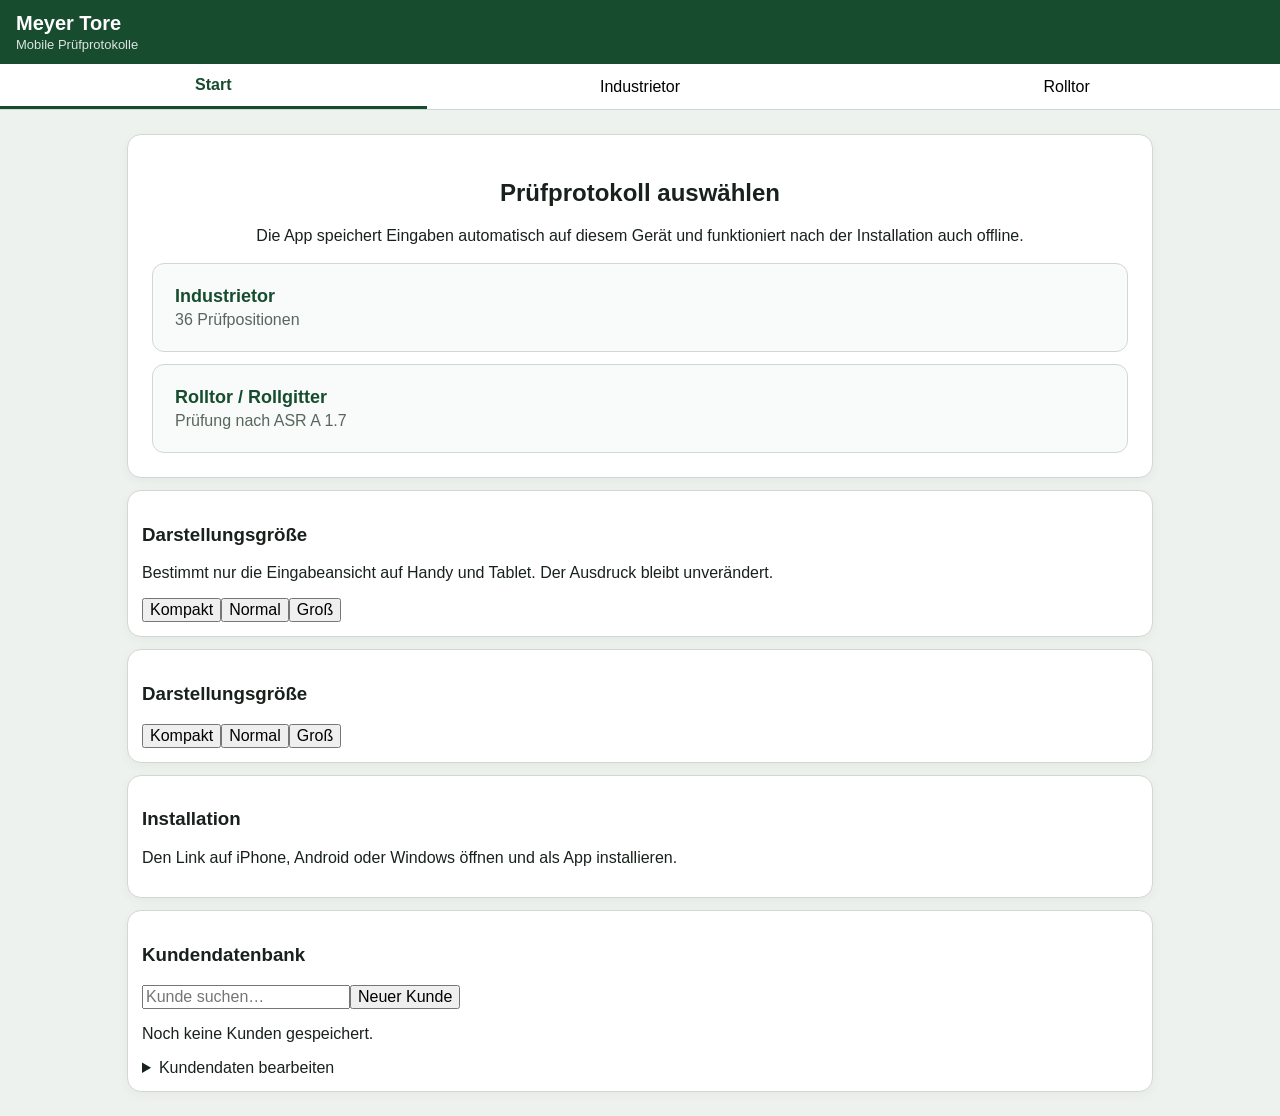
==== meyertore-app-v2/index.html @ 9d10c2c5 "Create MeyerTore 2.0 Beta entry point" ====
<!doctype html>
<html lang="de">
<head>
<meta charset="utf-8">
<meta name="viewport" content="width=device-width,initial-scale=1,viewport-fit=cover">
<meta name="theme-color" content="#d97706">
<meta name="apple-mobile-web-app-capable" content="yes">
<meta name="apple-mobile-web-app-title" content="MeyerTore Beta">
<link rel="manifest" href="manifest.webmanifest">
<title>MeyerTore 2.0 Beta</title>
<style>html,body{margin:0;min-height:100%;font-family:Arial,sans-serif;background:#eef2ef}.beta-loading{padding:40px;text-align:center}.beta-error{margin:20px;padding:20px;background:#fff3cd;border:1px solid #f59e0b;border-radius:12px}</style>
</head>
<body><div class="beta-loading">MeyerTore 2.0 Beta wird geladen …</div>
<script>
(async()=>{
 try{
  const res=await fetch('../meyertore-app/index.html',{cache:'no-store'});
  let html=await res.text();
  html=html.replace(/<link rel="manifest"[^>]*>/i,'<link rel="manifest" href="manifest.webmanifest">');
  html=html.replace(/href="(?!https?:|\/|#)([^\"]+)"/g,'href="../meyertore-app/$1"');
  html=html.replace(/src="(?!https?:|\/|data:)([^\"]+)"/g,'src="../meyertore-app/$1"');
  html=html.replace('</head>','<link rel="stylesheet" href="beta.css"></head>');
  html=html.replace('</body>','<script src="beta.js"><\/script></body>');
  document.open();document.write(html);document.close();
 }catch(e){document.body.innerHTML='<div class="beta-error"><h2>Beta konnte nicht geladen werden</h2><p>Bitte Internetverbindung prüfen und neu laden.</p></div>'}
})();
</script>
</body></html>
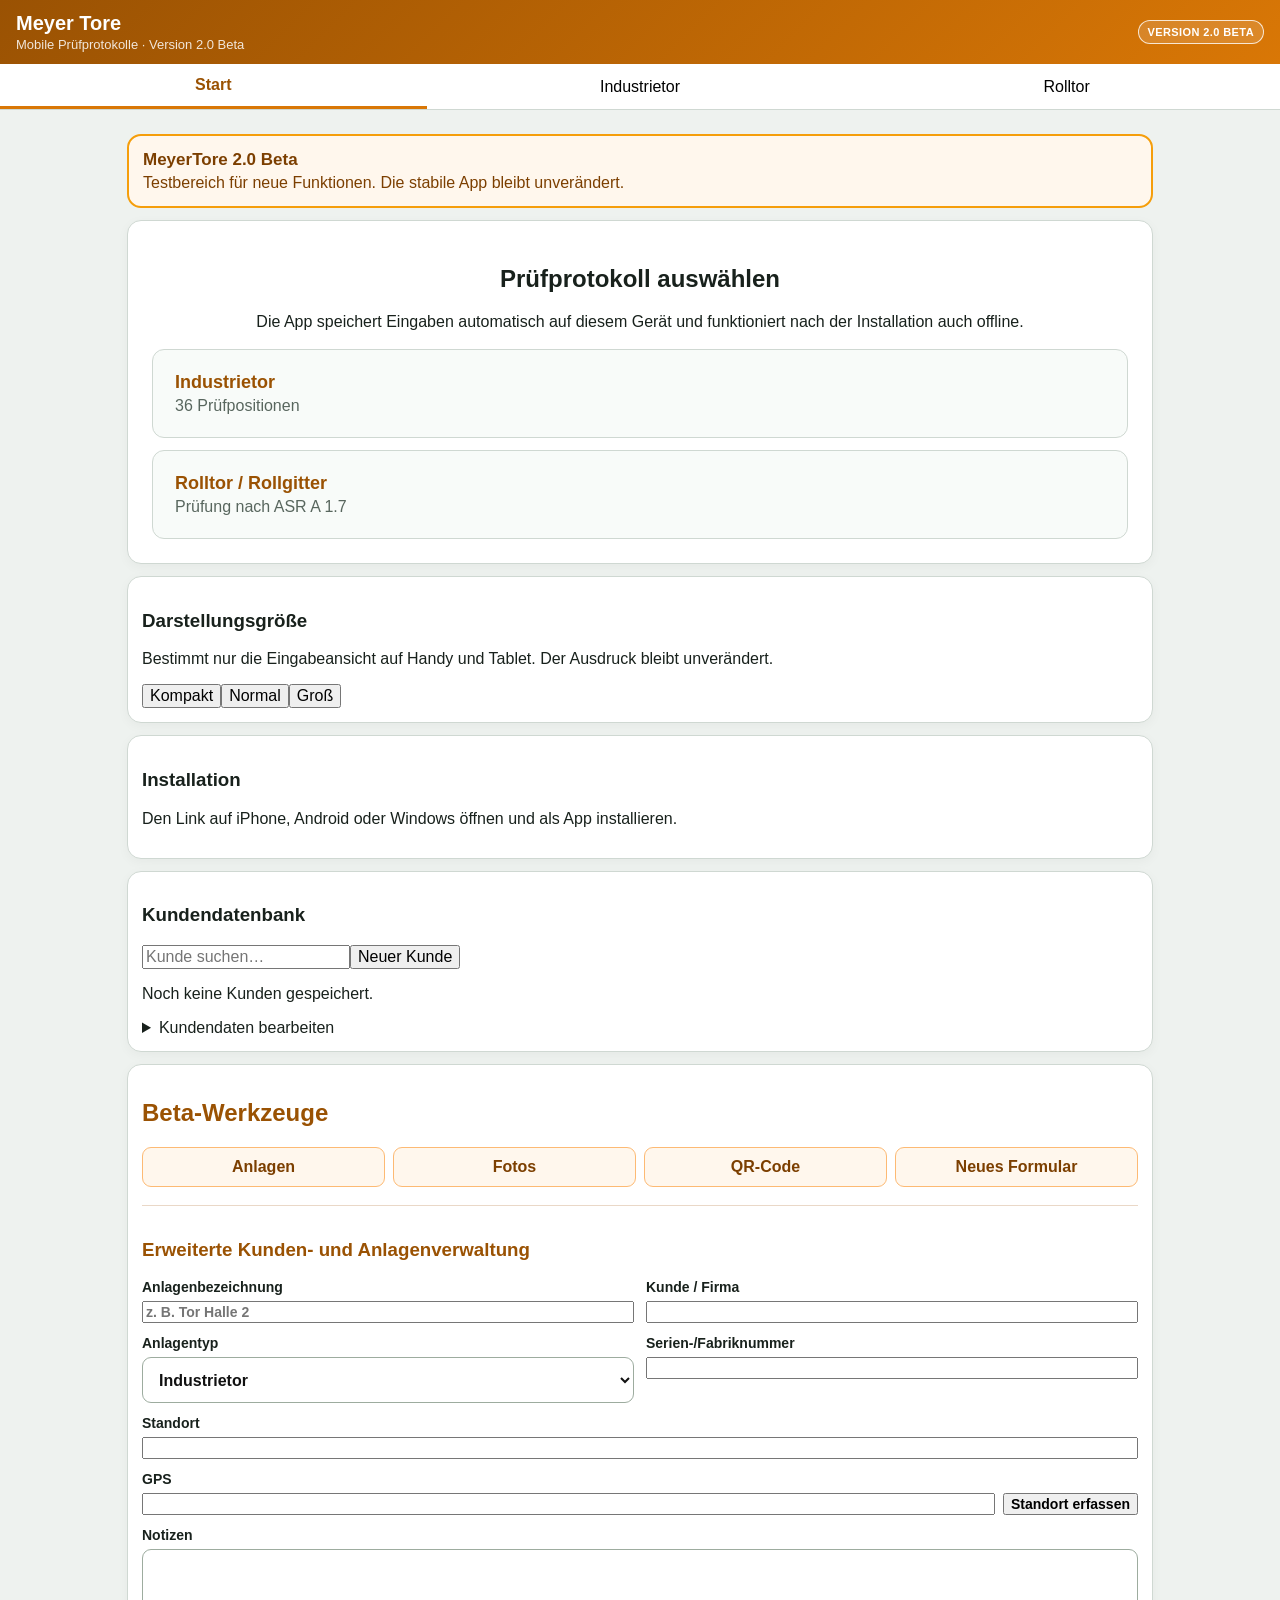
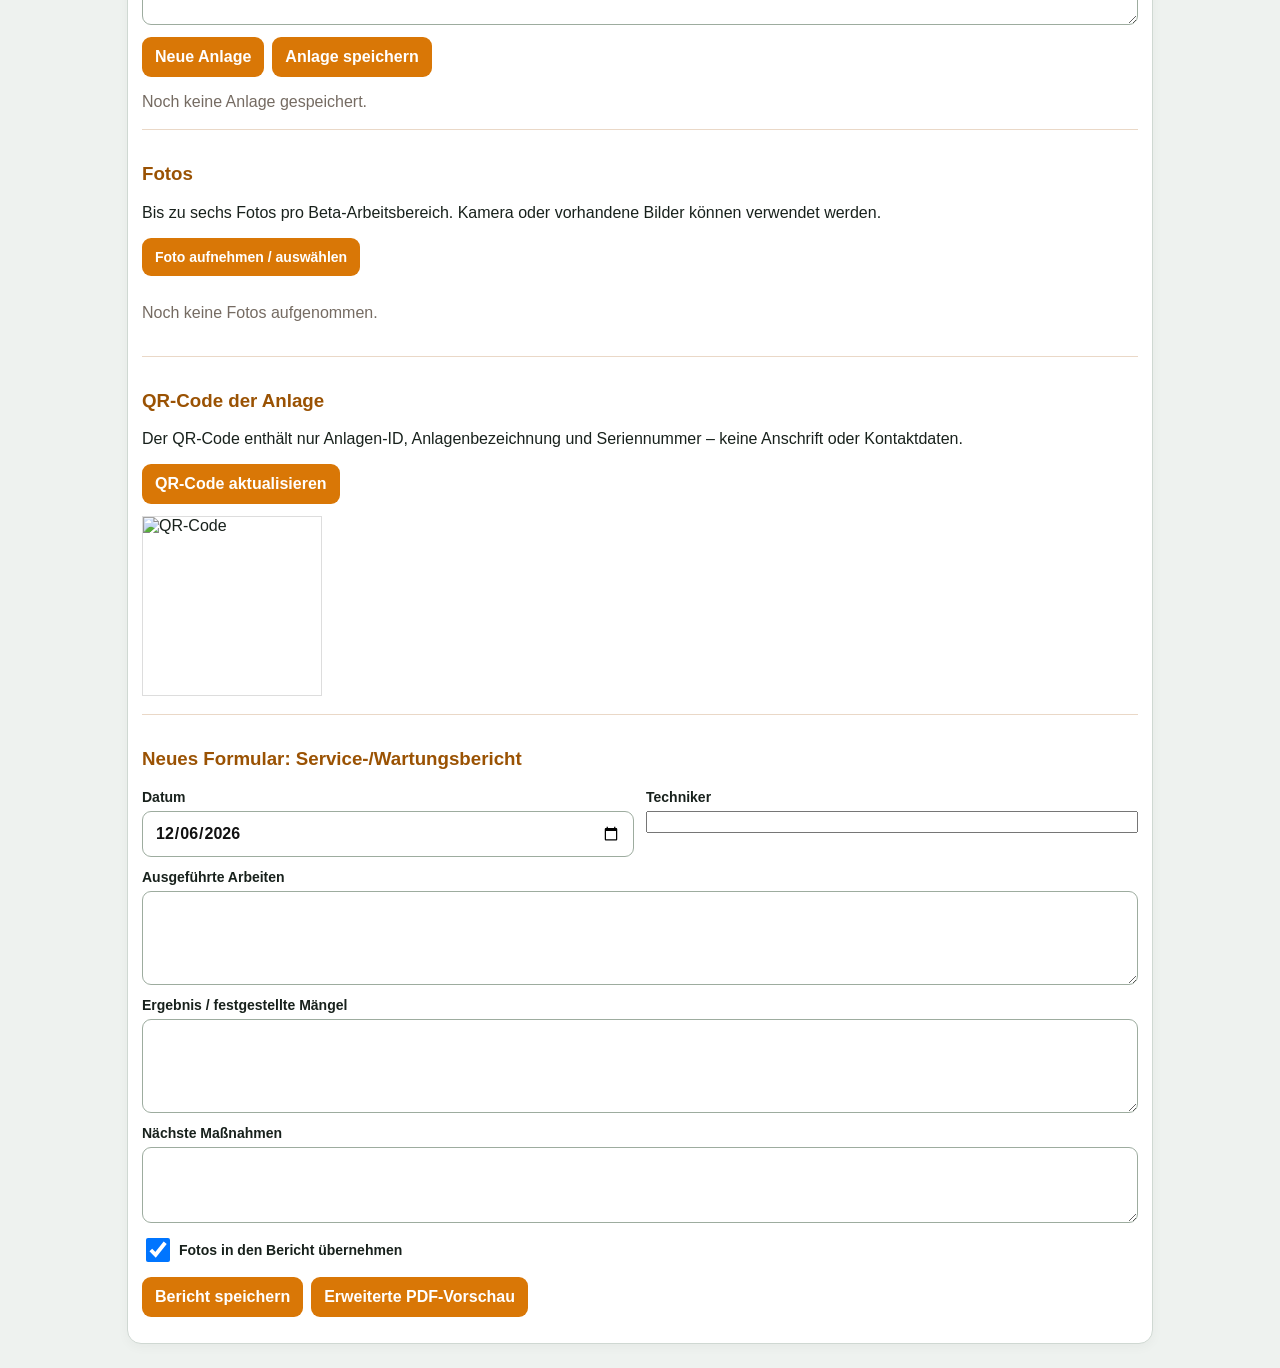
==== commit 0f5946ac: "Load Beta display-size repair script" ====
--- a/meyertore-app-v2/index.html
+++ b/meyertore-app-v2/index.html
@@ -20,7 +20,7 @@
   html=html.replace(/href="(?!https?:|\/|#)([^\"]+)"/g,'href="../meyertore-app/$1"');
   html=html.replace(/src="(?!https?:|\/|data:)([^\"]+)"/g,'src="../meyertore-app/$1"');
   html=html.replace('</head>','<link rel="stylesheet" href="beta.css"></head>');
-  html=html.replace('</body>','<script src="beta.js"><\/script></body>');
+  html=html.replace('</body>','<script src="beta.js"><\/script><script src="beta-fix.js"><\/script></body>');
   document.open();document.write(html);document.close();
  }catch(e){document.body.innerHTML='<div class="beta-error"><h2>Beta konnte nicht geladen werden</h2><p>Bitte Internetverbindung prüfen und neu laden.</p></div>'}
 })();
--- a/meyertore-app-v2/beta.css
+++ b/meyertore-app-v2/beta.css
@@ -0,0 +1 @@
+:root{--beta:#d97706;--beta-dark:#9a5203}.app-header{background:linear-gradient(135deg,var(--beta-dark),var(--beta))!important}.app-header:after{content:'VERSION 2.0 BETA';display:inline-flex;align-items:center;padding:5px 9px;margin-left:10px;border:1px solid rgba(255,255,255,.8);border-radius:999px;font-size:11px;font-weight:800;letter-spacing:.4px;background:rgba(255,255,255,.14)}.tab.active{color:var(--beta-dark)!important;border-bottom-color:var(--beta)!important}.beta-notice{background:#fff7ed;border:2px solid #f59e0b;border-radius:14px;padding:14px;margin:12px 0;color:#7c3f00}.beta-notice strong{display:block;font-size:17px;margin-bottom:4px}.choice strong,.section-heading{color:var(--beta-dark)!important}.actions button,.file-btn,.signature-launch{background:var(--beta)!important}.beta-tools h2,.beta-tools h3{color:var(--beta-dark)}.b-feature-nav{display:grid;grid-template-columns:repeat(4,1fr);gap:8px;margin:10px 0 18px}.b-feature-nav a{text-align:center;padding:10px 5px;border-radius:9px;background:#fff7ed;border:1px solid #fdba74;color:#7c3f00;text-decoration:none;font-weight:700}.beta-tools section{border-top:1px solid #ead8c7;padding-top:14px;margin-top:18px}.b-grid{display:grid;grid-template-columns:1fr 1fr;gap:12px}.b-grid .wide{grid-column:1/-1}.b-inline{display:grid;grid-template-columns:1fr auto;gap:8px}.b-actions{display:flex;gap:8px;flex-wrap:wrap;margin:12px 0}.b-actions button,.b-camera,#bQrBtn,.b-item button{border:0;border-radius:9px;background:var(--beta);color:#fff;padding:11px 13px;font-weight:700;cursor:pointer}.b-camera{display:inline-flex;position:relative}.b-camera input{position:absolute;inset:0;opacity:0}.b-item{display:flex;justify-content:space-between;gap:10px;align-items:center;border:1px solid #e5d3c1;border-radius:10px;padding:10px;margin:7px 0;background:#fff}.b-item strong,.b-item span{display:block}.b-item span{font-size:12px;color:#6b625a}.b-item>div:last-child{display:flex;gap:5px}.b-item .danger{background:#a52a2a!important}.b-muted{color:#756b62}.b-photo-grid{display:grid;grid-template-columns:repeat(3,1fr);gap:8px;margin-top:12px}.b-photo-grid figure{margin:0;border:1px solid #ddd;background:#fff;border-radius:9px;overflow:hidden}.b-photo-grid img{display:block;width:100%;aspect-ratio:4/3;object-fit:cover}.b-photo-grid figcaption{display:flex;justify-content:space-between;align-items:center;font-size:11px;padding:5px}.b-photo-grid figcaption button{border:0;border-radius:50%;background:#a52a2a;color:#fff;width:24px;height:24px}.b-qr{display:flex;align-items:center;gap:15px;flex-wrap:wrap;margin-top:12px}.b-qr img{width:180px;min-height:180px;border:1px solid #ddd;background:#fff}.b-qr code{max-width:100%;overflow-wrap:anywhere}.b-check{flex-direction:row;align-items:center}.b-check input{width:24px;height:24px}.beta-version-footer{padding:14px;text-align:center;color:#7c3f00;font-size:12px;font-weight:700}@media(max-width:650px){.b-grid{grid-template-columns:1fr}.b-grid .wide{grid-column:auto}.b-feature-nav{grid-template-columns:1fr 1fr}.b-photo-grid{grid-template-columns:1fr 1fr}.b-item{align-items:flex-start;flex-direction:column}.b-inline{grid-template-columns:1fr}.b-qr{justify-content:center}}
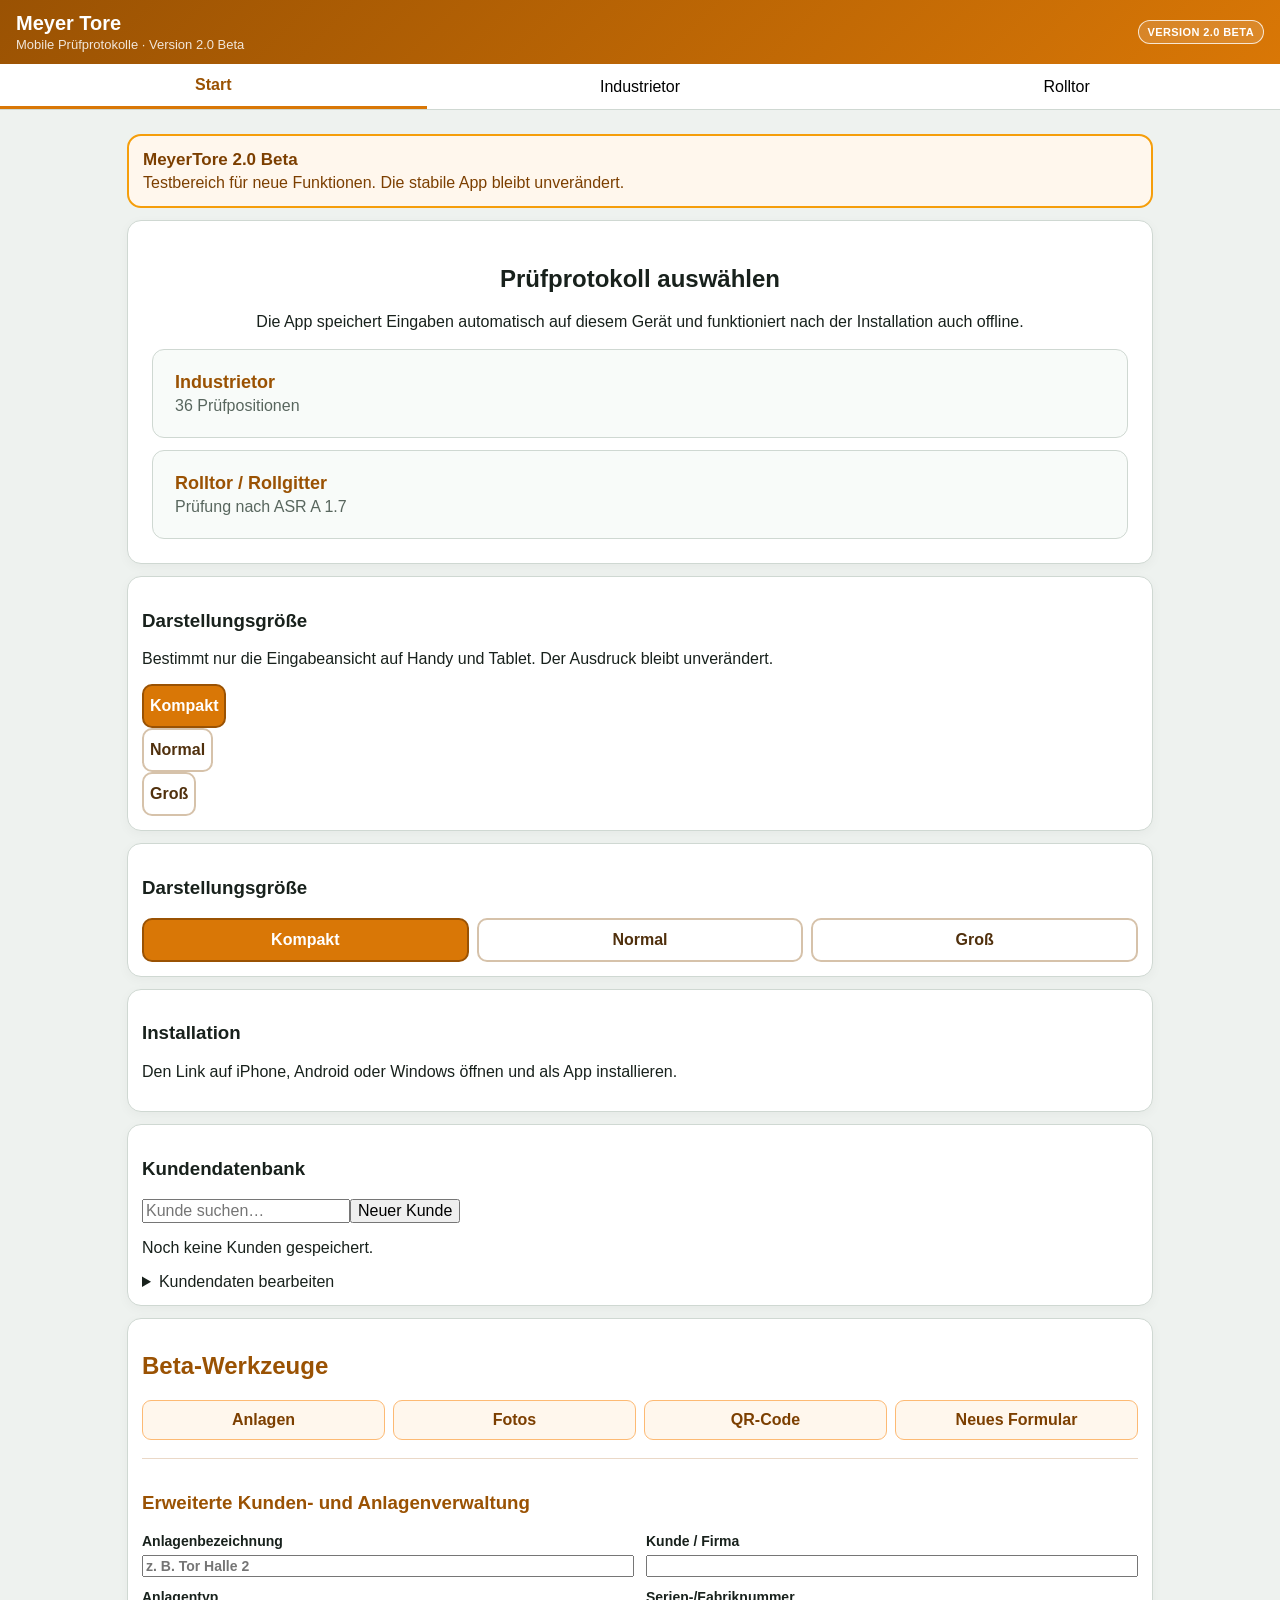
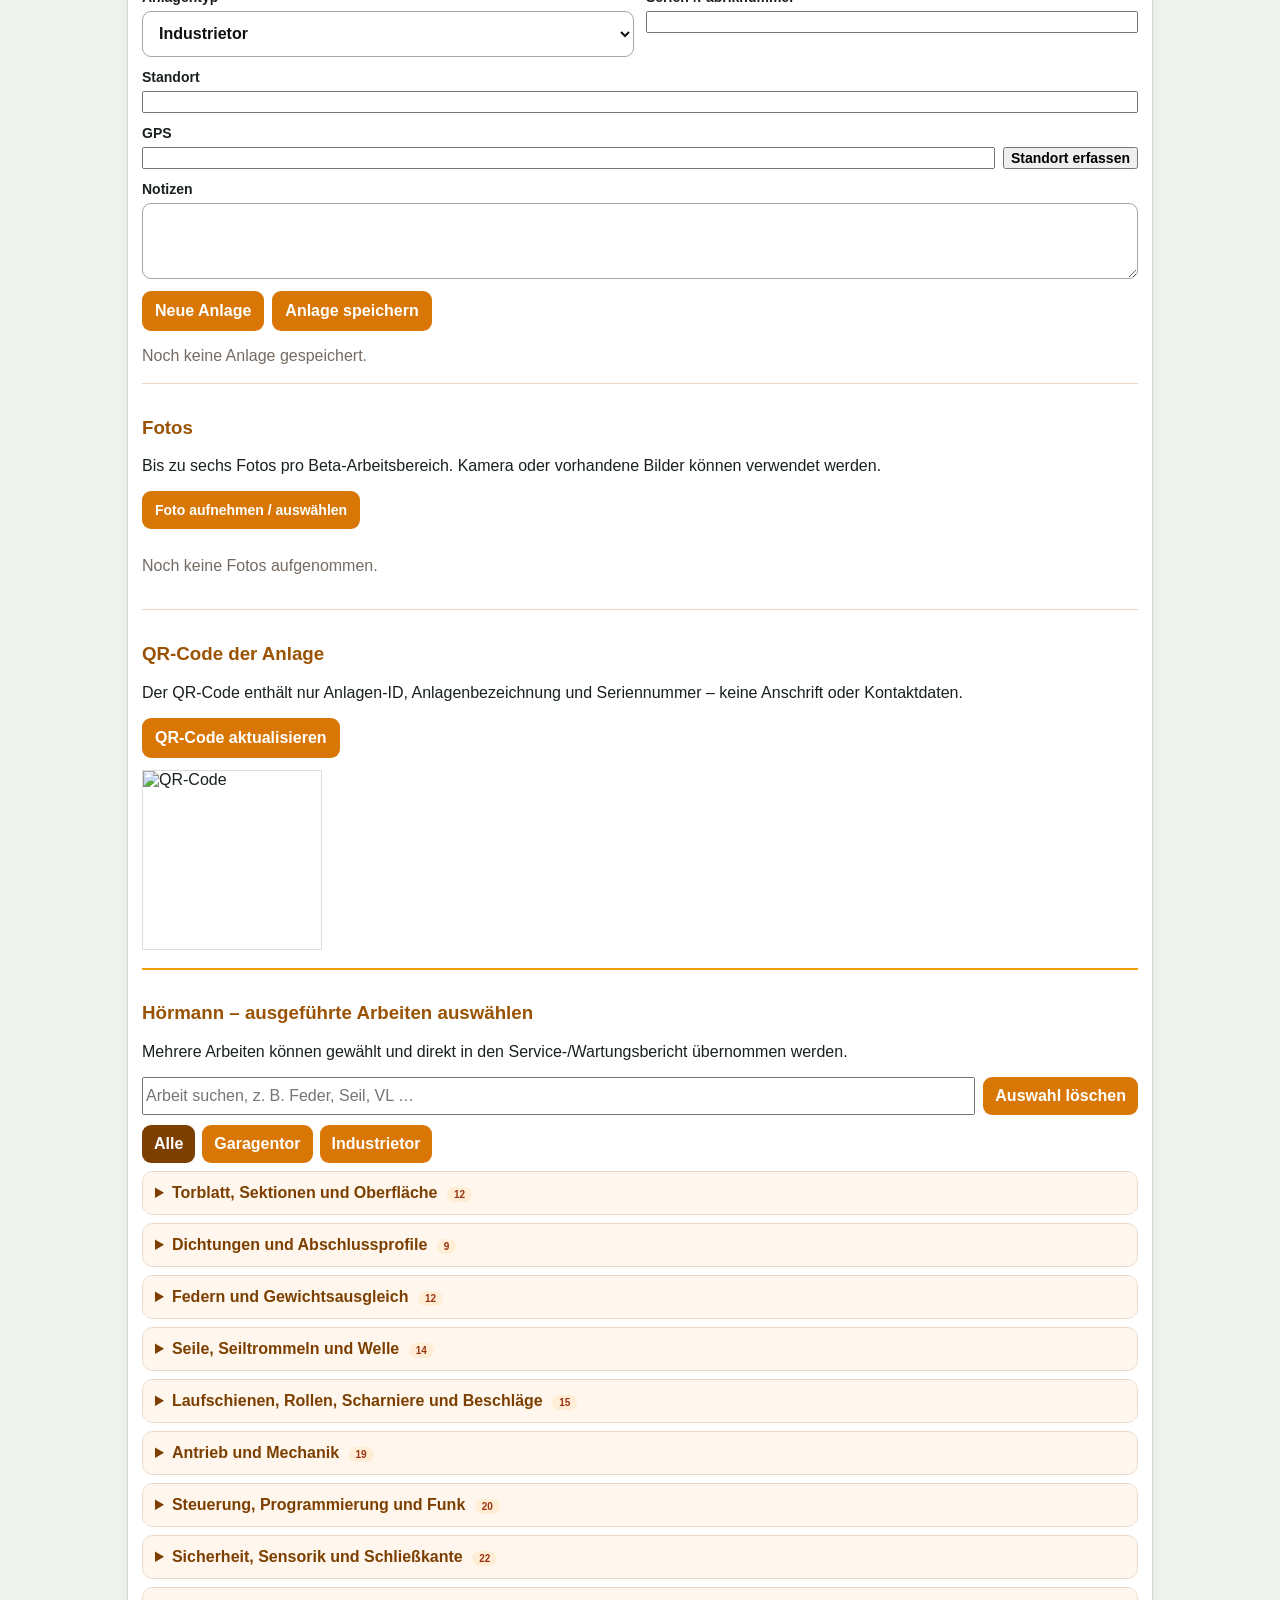
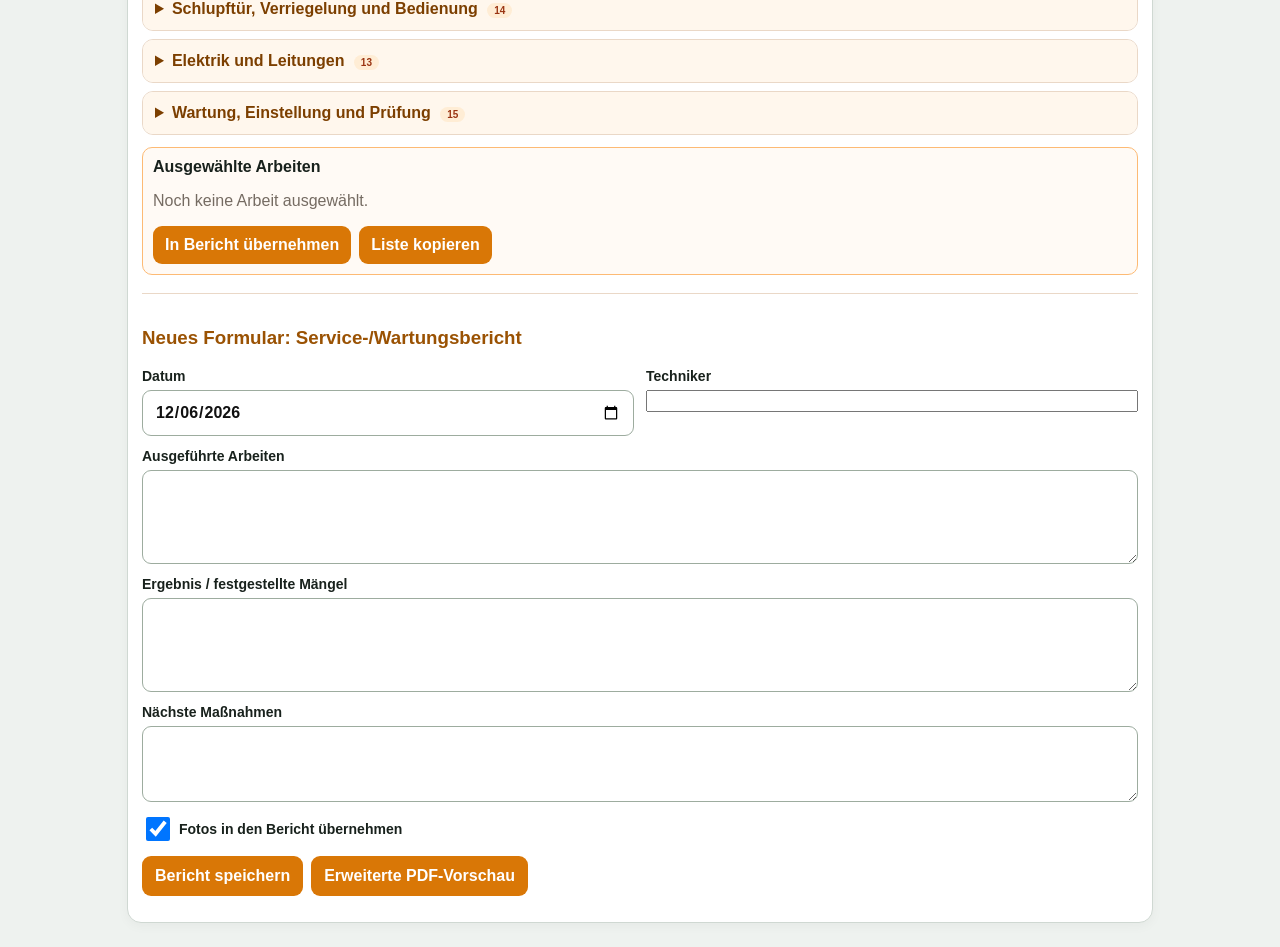
==== commit d5a97b07: "Load Hörmann work catalog in beta" ====
--- a/meyertore-app-v2/index.html
+++ b/meyertore-app-v2/index.html
@@ -19,8 +19,8 @@
   html=html.replace(/<link rel="manifest"[^>]*>/i,'<link rel="manifest" href="manifest.webmanifest">');
   html=html.replace(/href="(?!https?:|\/|#)([^\"]+)"/g,'href="../meyertore-app/$1"');
   html=html.replace(/src="(?!https?:|\/|data:)([^\"]+)"/g,'src="../meyertore-app/$1"');
-  html=html.replace('</head>','<link rel="stylesheet" href="beta.css"></head>');
-  html=html.replace('</body>','<script src="beta.js"><\/script><script src="beta-fix.js"><\/script></body>');
+  html=html.replace('</head>','<link rel="stylesheet" href="beta.css"><link rel="stylesheet" href="work-menu.css"></head>');
+  html=html.replace('</body>','<script src="beta.js"><\/script><script src="density-fix.js"><\/script><script src="work-menu.js"><\/script></body>');
   document.open();document.write(html);document.close();
  }catch(e){document.body.innerHTML='<div class="beta-error"><h2>Beta konnte nicht geladen werden</h2><p>Bitte Internetverbindung prüfen und neu laden.</p></div>'}
 })();
--- a/meyertore-app-v2/beta.css
+++ b/meyertore-app-v2/beta.css
@@ -1 +1 @@
-:root{--beta:#d97706;--beta-dark:#9a5203}.app-header{background:linear-gradient(135deg,var(--beta-dark),var(--beta))!important}.app-header:after{content:'VERSION 2.0 BETA';display:inline-flex;align-items:center;padding:5px 9px;margin-left:10px;border:1px solid rgba(255,255,255,.8);border-radius:999px;font-size:11px;font-weight:800;letter-spacing:.4px;background:rgba(255,255,255,.14)}.tab.active{color:var(--beta-dark)!important;border-bottom-color:var(--beta)!important}.beta-notice{background:#fff7ed;border:2px solid #f59e0b;border-radius:14px;padding:14px;margin:12px 0;color:#7c3f00}.beta-notice strong{display:block;font-size:17px;margin-bottom:4px}.choice strong,.section-heading{color:var(--beta-dark)!important}.actions button,.file-btn,.signature-launch{background:var(--beta)!important}.beta-tools h2,.beta-tools h3{color:var(--beta-dark)}.b-feature-nav{display:grid;grid-template-columns:repeat(4,1fr);gap:8px;margin:10px 0 18px}.b-feature-nav a{text-align:center;padding:10px 5px;border-radius:9px;background:#fff7ed;border:1px solid #fdba74;color:#7c3f00;text-decoration:none;font-weight:700}.beta-tools section{border-top:1px solid #ead8c7;padding-top:14px;margin-top:18px}.b-grid{display:grid;grid-template-columns:1fr 1fr;gap:12px}.b-grid .wide{grid-column:1/-1}.b-inline{display:grid;grid-template-columns:1fr auto;gap:8px}.b-actions{display:flex;gap:8px;flex-wrap:wrap;margin:12px 0}.b-actions button,.b-camera,#bQrBtn,.b-item button{border:0;border-radius:9px;background:var(--beta);color:#fff;padding:11px 13px;font-weight:700;cursor:pointer}.b-camera{display:inline-flex;position:relative}.b-camera input{position:absolute;inset:0;opacity:0}.b-item{display:flex;justify-content:space-between;gap:10px;align-items:center;border:1px solid #e5d3c1;border-radius:10px;padding:10px;margin:7px 0;background:#fff}.b-item strong,.b-item span{display:block}.b-item span{font-size:12px;color:#6b625a}.b-item>div:last-child{display:flex;gap:5px}.b-item .danger{background:#a52a2a!important}.b-muted{color:#756b62}.b-photo-grid{display:grid;grid-template-columns:repeat(3,1fr);gap:8px;margin-top:12px}.b-photo-grid figure{margin:0;border:1px solid #ddd;background:#fff;border-radius:9px;overflow:hidden}.b-photo-grid img{display:block;width:100%;aspect-ratio:4/3;object-fit:cover}.b-photo-grid figcaption{display:flex;justify-content:space-between;align-items:center;font-size:11px;padding:5px}.b-photo-grid figcaption button{border:0;border-radius:50%;background:#a52a2a;color:#fff;width:24px;height:24px}.b-qr{display:flex;align-items:center;gap:15px;flex-wrap:wrap;margin-top:12px}.b-qr img{width:180px;min-height:180px;border:1px solid #ddd;background:#fff}.b-qr code{max-width:100%;overflow-wrap:anywhere}.b-check{flex-direction:row;align-items:center}.b-check input{width:24px;height:24px}.beta-version-footer{padding:14px;text-align:center;color:#7c3f00;font-size:12px;font-weight:700}@media(max-width:650px){.b-grid{grid-template-columns:1fr}.b-grid .wide{grid-column:auto}.b-feature-nav{grid-template-columns:1fr 1fr}.b-photo-grid{grid-template-columns:1fr 1fr}.b-item{align-items:flex-start;flex-direction:column}.b-inline{grid-template-columns:1fr}.b-qr{justify-content:center}}+:root{--beta:#d97706;--beta-dark:#9a5203}.app-header{background:linear-gradient(135deg,var(--beta-dark),var(--beta))!important}.app-header:after{content:'VERSION 2.0 BETA';display:inline-flex;align-items:center;padding:5px 9px;margin-left:10px;border:1px solid rgba(255,255,255,.8);border-radius:999px;font-size:11px;font-weight:800;letter-spacing:.4px;background:rgba(255,255,255,.14)}.tab.active{color:var(--beta-dark)!important;border-bottom-color:var(--beta)!important}.beta-notice{background:#fff7ed;border:2px solid #f59e0b;border-radius:14px;padding:14px;margin:12px 0;color:#7c3f00}.beta-notice strong{display:block;font-size:17px;margin-bottom:4px}.choice strong,.section-heading{color:var(--beta-dark)!important}.actions button,.file-btn,.signature-launch{background:var(--beta)!important}.beta-tools h2,.beta-tools h3{color:var(--beta-dark)}.b-feature-nav{display:grid;grid-template-columns:repeat(4,1fr);gap:8px;margin:10px 0 18px}.b-feature-nav a{text-align:center;padding:10px 5px;border-radius:9px;background:#fff7ed;border:1px solid #fdba74;color:#7c3f00;text-decoration:none;font-weight:700}.beta-tools section{border-top:1px solid #ead8c7;padding-top:14px;margin-top:18px}.b-grid{display:grid;grid-template-columns:1fr 1fr;gap:12px}.b-grid .wide{grid-column:1/-1}.b-inline{display:grid;grid-template-columns:1fr auto;gap:8px}.b-actions{display:flex;gap:8px;flex-wrap:wrap;margin:12px 0}.b-actions button,.b-camera,#bQrBtn,.b-item button{border:0;border-radius:9px;background:var(--beta);color:#fff;padding:11px 13px;font-weight:700;cursor:pointer}.b-camera{display:inline-flex;position:relative}.b-camera input{position:absolute;inset:0;opacity:0}.b-item{display:flex;justify-content:space-between;gap:10px;align-items:center;border:1px solid #e5d3c1;border-radius:10px;padding:10px;margin:7px 0;background:#fff}.b-item strong,.b-item span{display:block}.b-item span{font-size:12px;color:#6b625a}.b-item>div:last-child{display:flex;gap:5px}.b-item .danger{background:#a52a2a!important}.b-muted{color:#756b62}.b-photo-grid{display:grid;grid-template-columns:repeat(3,1fr);gap:8px;margin-top:12px}.b-photo-grid figure{margin:0;border:1px solid #ddd;background:#fff;border-radius:9px;overflow:hidden}.b-photo-grid img{display:block;width:100%;aspect-ratio:4/3;object-fit:cover}.b-photo-grid figcaption{display:flex;justify-content:space-between;align-items:center;font-size:11px;padding:5px}.b-photo-grid figcaption button{border:0;border-radius:50%;background:#a52a2a;color:#fff;width:24px;height:24px}.b-qr{display:flex;align-items:center;gap:15px;flex-wrap:wrap;margin-top:12px}.b-qr img{width:180px;min-height:180px;border:1px solid #ddd;background:#fff}.b-qr code{max-width:100%;overflow-wrap:anywhere}.b-check{flex-direction:row;align-items:center}.b-check input{width:24px;height:24px}.beta-version-footer{padding:14px;text-align:center;color:#7c3f00;font-size:12px;font-weight:700}.beta-density-card{position:relative;z-index:5;pointer-events:auto!important}.beta-density-card *{pointer-events:auto!important}.density-chooser{position:relative;z-index:6;display:grid!important;grid-template-columns:repeat(3,minmax(0,1fr));gap:8px}.density-option{position:relative;z-index:7;display:block!important;min-height:44px;border:2px solid #d6c2aa!important;border-radius:10px!important;background:#fff!important;color:#50300d!important;font-weight:700!important;cursor:pointer!important;touch-action:manipulation!important;-webkit-appearance:none!important;appearance:none!important}.density-option.active{background:var(--beta)!important;border-color:var(--beta-dark)!important;color:#fff!important}.beta-density-help{margin:0 0 10px;color:#6b625a;font-size:13px}@media(max-width:650px){.b-grid{grid-template-columns:1fr}.b-grid .wide{grid-column:auto}.b-feature-nav{grid-template-columns:1fr 1fr}.b-photo-grid{grid-template-columns:1fr 1fr}.b-item{align-items:flex-start;flex-direction:column}.b-inline{grid-template-columns:1fr}.b-qr{justify-content:center}.density-chooser{grid-template-columns:repeat(3,1fr)}.density-option{min-height:48px;padding:8px 4px}}
--- a/meyertore-app-v2/work-menu.css
+++ b/meyertore-app-v2/work-menu.css
@@ -0,0 +1 @@
+.hm-work{border-top:2px solid #f59e0b!important}.hm-toolbar{display:grid;grid-template-columns:1fr auto;gap:8px;margin:10px 0}.hm-toolbar input{min-width:0}.hm-filters{display:flex;gap:7px;flex-wrap:wrap;margin:8px 0}.hm-filter,.hm-action{border:0;border-radius:9px;padding:10px 12px;background:#d97706;color:#fff;font-weight:700;cursor:pointer;touch-action:manipulation}.hm-filter.active{background:#7c3f00}.hm-category{border:1px solid #ead8c7;border-radius:11px;margin:8px 0;background:#fff;overflow:hidden}.hm-category summary{padding:12px;font-weight:800;color:#7c3f00;background:#fff7ed;cursor:pointer;touch-action:manipulation}.hm-list{padding:6px 10px}.hm-item{display:grid;grid-template-columns:28px minmax(0,1fr) auto;align-items:center;gap:8px;padding:9px 2px;border-bottom:1px solid #eee;font-weight:400}.hm-item:last-child{border-bottom:0}.hm-item input[type=checkbox]{width:23px;height:23px}.hm-item small{display:block;color:#756b62;font-size:11px;margin-top:2px}.hm-side{min-height:36px;border:1px solid #bbb;border-radius:7px;background:#fff;padding:5px;font-size:14px}.hm-selected{margin-top:12px;border:1px solid #fdba74;border-radius:10px;padding:10px;background:#fffaf5}.hm-selected ol{margin:8px 0 0;padding-left:22px}.hm-selected li{margin:5px 0}.hm-badge{display:inline-block;border-radius:999px;padding:2px 7px;background:#ffedd5;color:#9a3412;font-size:10px;font-weight:800;margin-left:5px}.hm-empty{color:#756b62}.hm-actions{display:flex;gap:8px;flex-wrap:wrap;margin-top:10px}@media(max-width:650px){.hm-toolbar{grid-template-columns:1fr}.hm-item{grid-template-columns:26px minmax(0,1fr)}.hm-side{grid-column:2}.hm-filter,.hm-action{min-height:42px}}
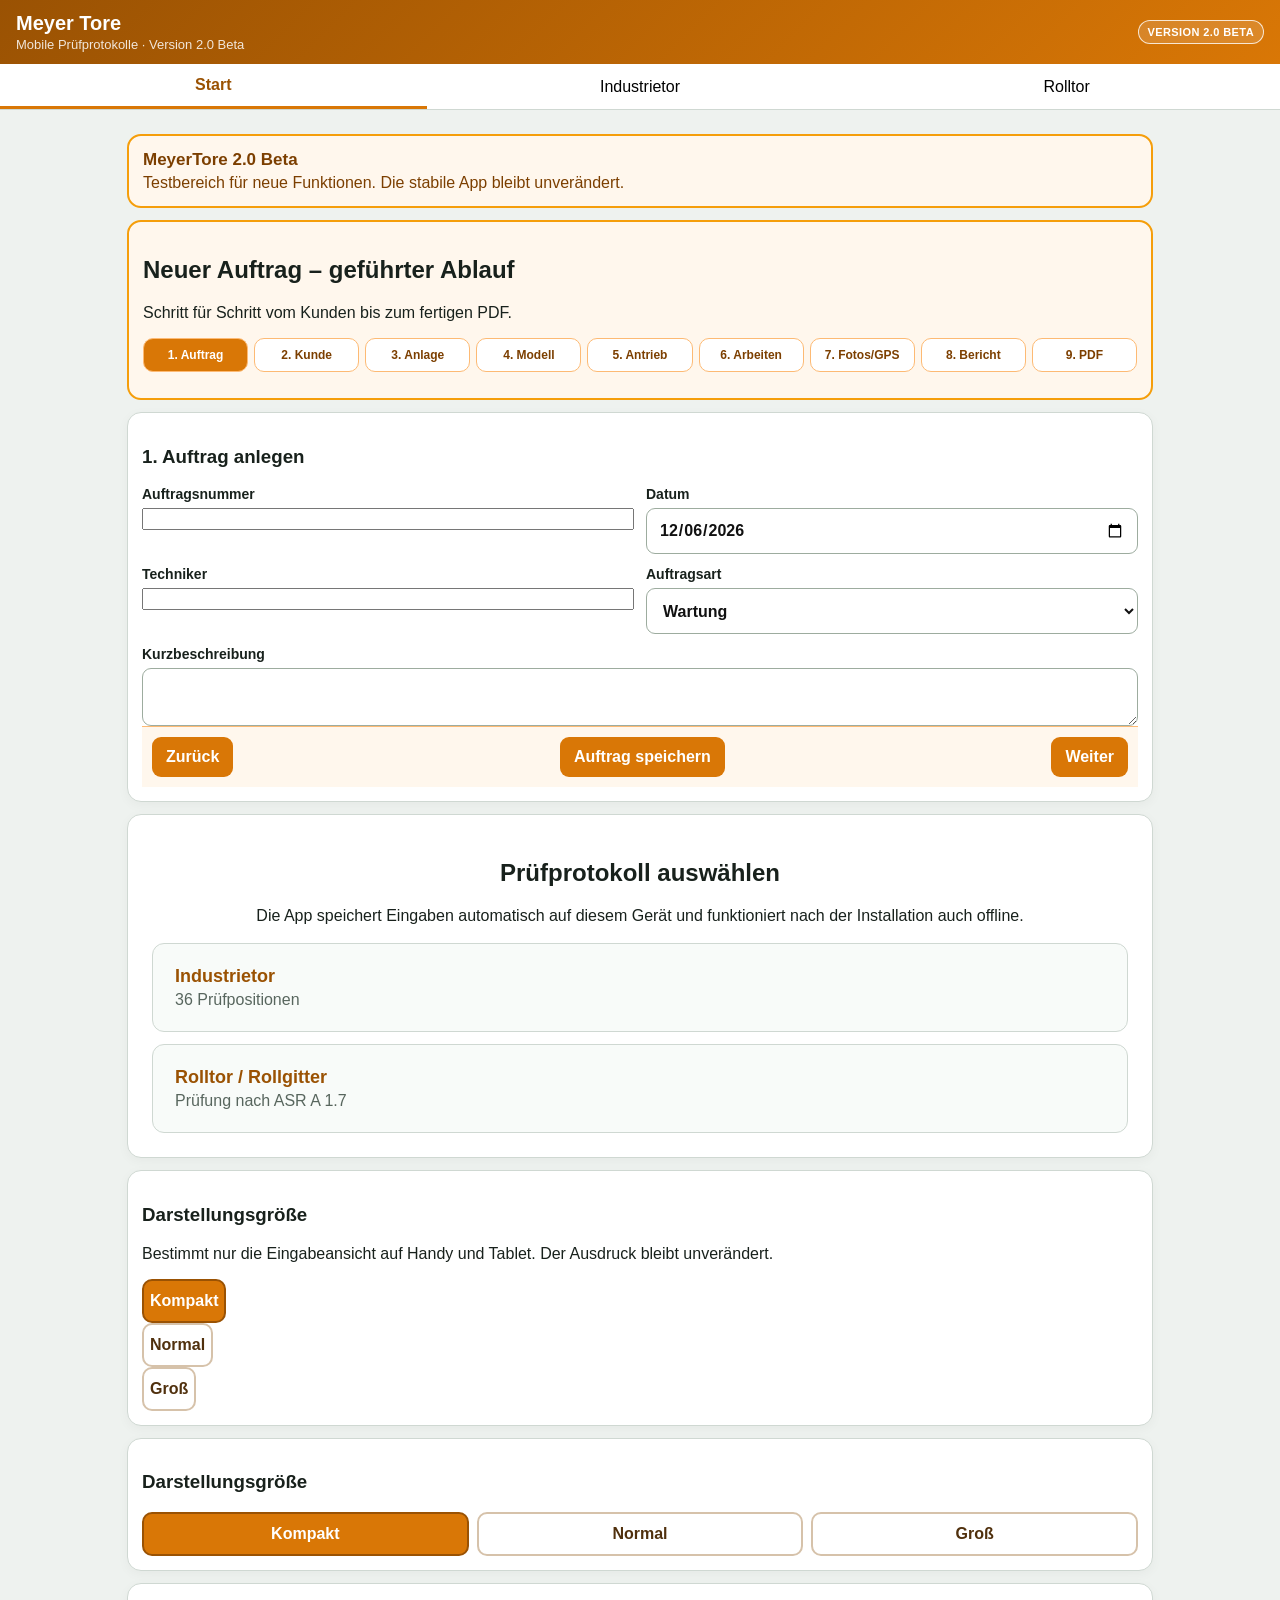
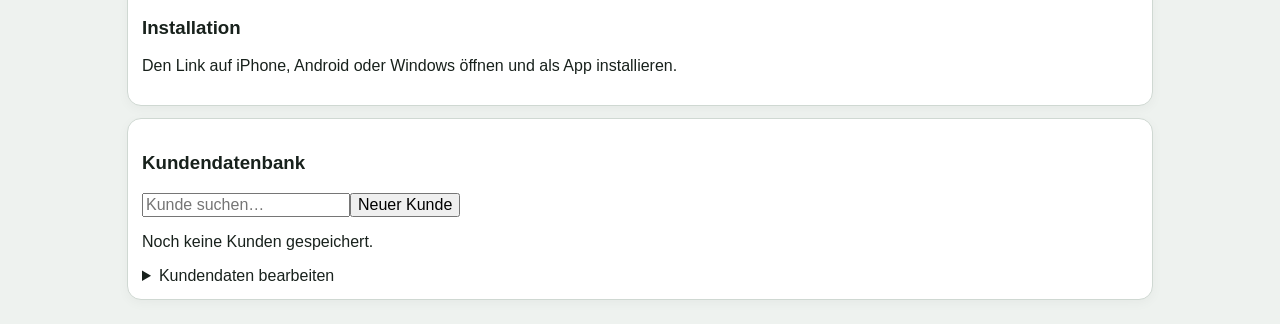
==== commit c4204c63: "Load guided workflow in Beta 2.0" ====
--- a/meyertore-app-v2/index.html
+++ b/meyertore-app-v2/index.html
@@ -19,8 +19,8 @@
   html=html.replace(/<link rel="manifest"[^>]*>/i,'<link rel="manifest" href="manifest.webmanifest">');
   html=html.replace(/href="(?!https?:|\/|#)([^\"]+)"/g,'href="../meyertore-app/$1"');
   html=html.replace(/src="(?!https?:|\/|data:)([^\"]+)"/g,'src="../meyertore-app/$1"');
-  html=html.replace('</head>','<link rel="stylesheet" href="beta.css"><link rel="stylesheet" href="work-menu.css"></head>');
-  html=html.replace('</body>','<script src="beta.js"><\/script><script src="density-fix.js"><\/script><script src="work-menu.js"><\/script></body>');
+  html=html.replace('</head>','<link rel="stylesheet" href="beta.css"><link rel="stylesheet" href="work-menu.css"><link rel="stylesheet" href="workflow.css"></head>');
+  html=html.replace('</body>','<script src="beta.js"><\/script><script src="density-fix.js"><\/script><script src="work-menu.js"><\/script><script src="workflow.js"><\/script></body>');
   document.open();document.write(html);document.close();
  }catch(e){document.body.innerHTML='<div class="beta-error"><h2>Beta konnte nicht geladen werden</h2><p>Bitte Internetverbindung prüfen und neu laden.</p></div>'}
 })();
--- a/meyertore-app-v2/workflow.css
+++ b/meyertore-app-v2/workflow.css
@@ -0,0 +1 @@
+.mtw{margin:12px 0}.mtw-head{background:#fff7ed;border:2px solid #f59e0b;border-radius:14px;padding:14px}.mtw-steps{display:grid;grid-template-columns:repeat(9,minmax(78px,1fr));gap:6px;overflow-x:auto;margin:12px 0}.mtw-step{border:1px solid #fdba74;background:#fff;color:#7c3f00;border-radius:10px;padding:9px 6px;font-weight:700;font-size:12px;white-space:nowrap}.mtw-step.active{background:#d97706;color:#fff}.mtw-panel{display:none}.mtw-panel.active{display:block}.mtw-grid{display:grid;grid-template-columns:1fr 1fr;gap:12px}.mtw-grid .wide{grid-column:1/-1}.mtw-actions{display:flex;justify-content:space-between;gap:8px;position:sticky;bottom:0;background:rgba(255,247,237,.97);padding:10px;border-top:1px solid #fdba74;z-index:30}.mtw-actions button,.mtw-card button{border:0;border-radius:9px;background:#d97706;color:#fff;padding:11px 14px;font-weight:700}.mtw-model-list{display:grid;grid-template-columns:repeat(2,1fr);gap:8px;max-height:420px;overflow:auto}.mtw-model{display:flex;gap:8px;align-items:flex-start;border:1px solid #e5d3c1;border-radius:9px;padding:9px;background:#fff}.mtw-model small{display:block;color:#6b625a}.mtw-summary{background:#fff;border:1px solid #e5d3c1;border-radius:10px;padding:10px;margin:8px 0}.mtw-search{width:100%;margin-bottom:10px}.mtw-hidden{display:none!important}@media(max-width:700px){.mtw-grid,.mtw-model-list{grid-template-columns:1fr}.mtw-steps{grid-template-columns:none;grid-auto-flow:column;grid-auto-columns:max-content}.mtw-step{font-size:11px}.mtw-actions{padding-bottom:max(10px,env(safe-area-inset-bottom))}}
